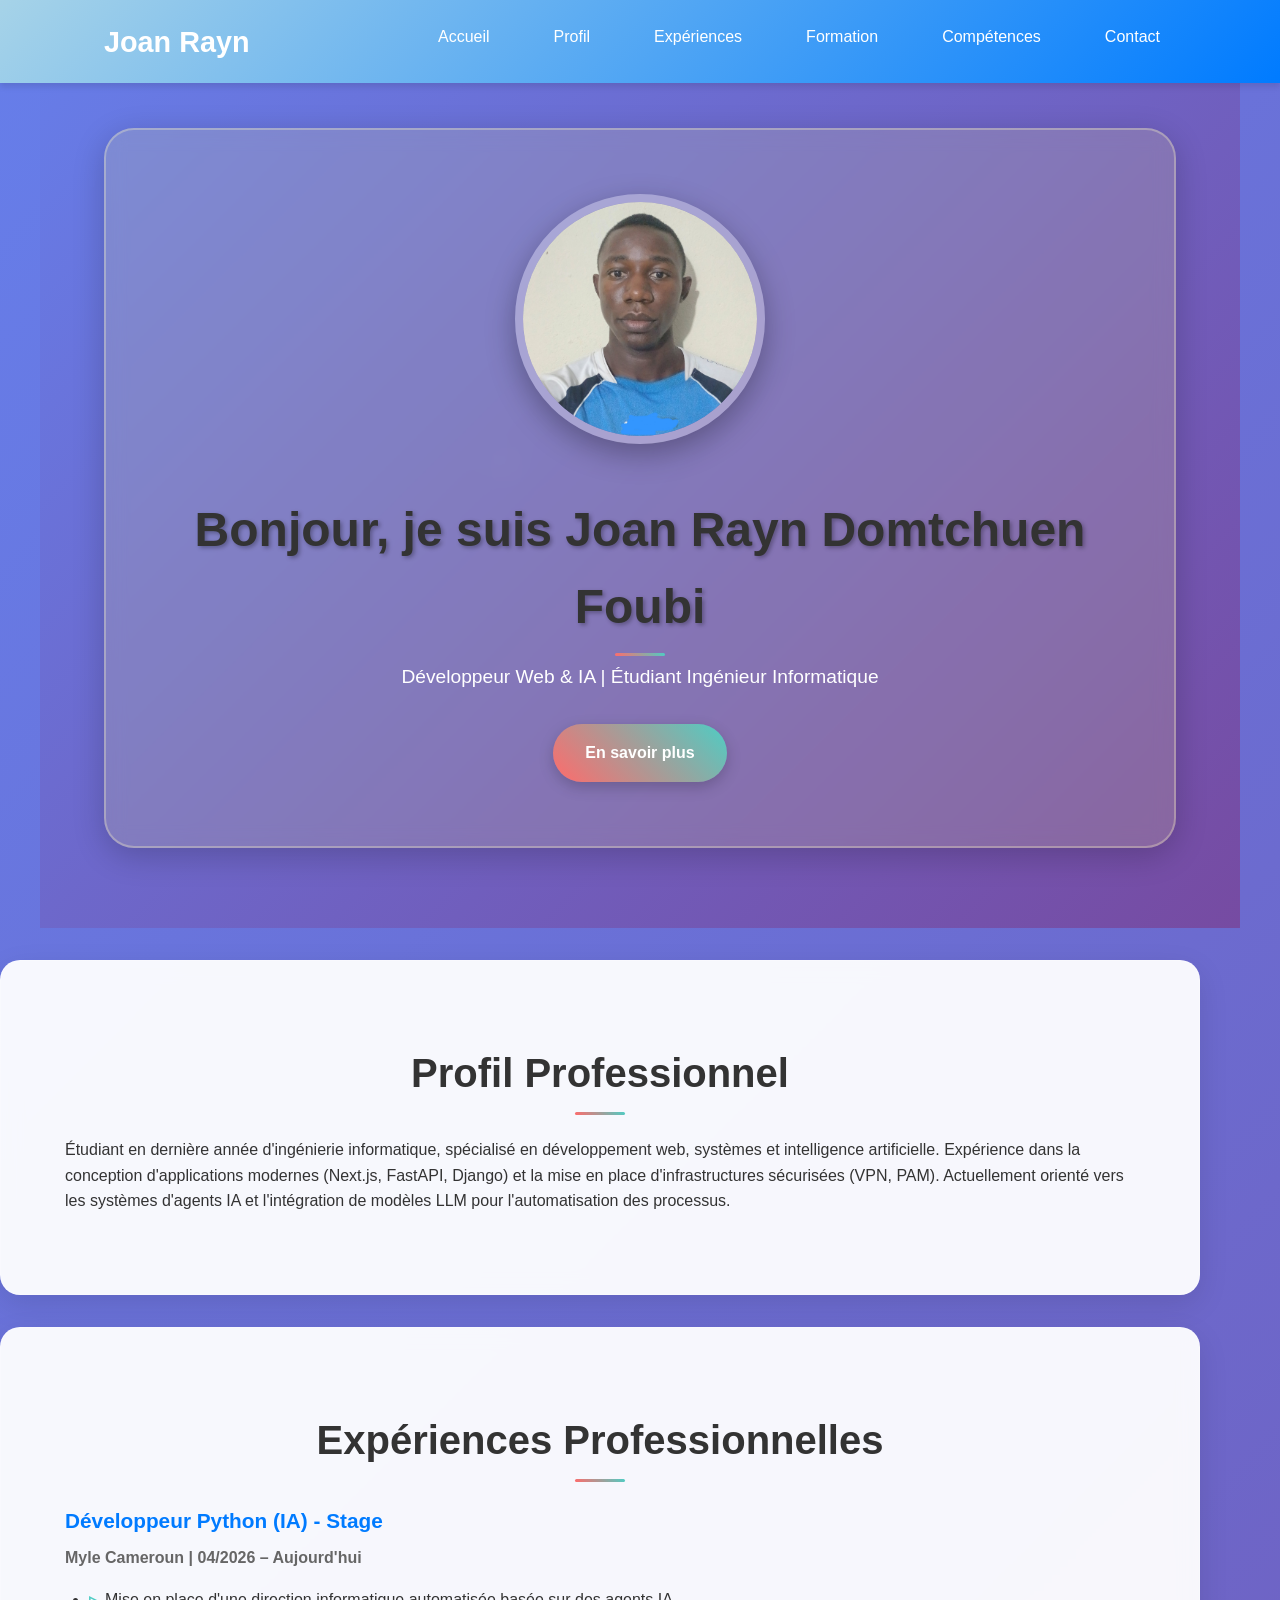
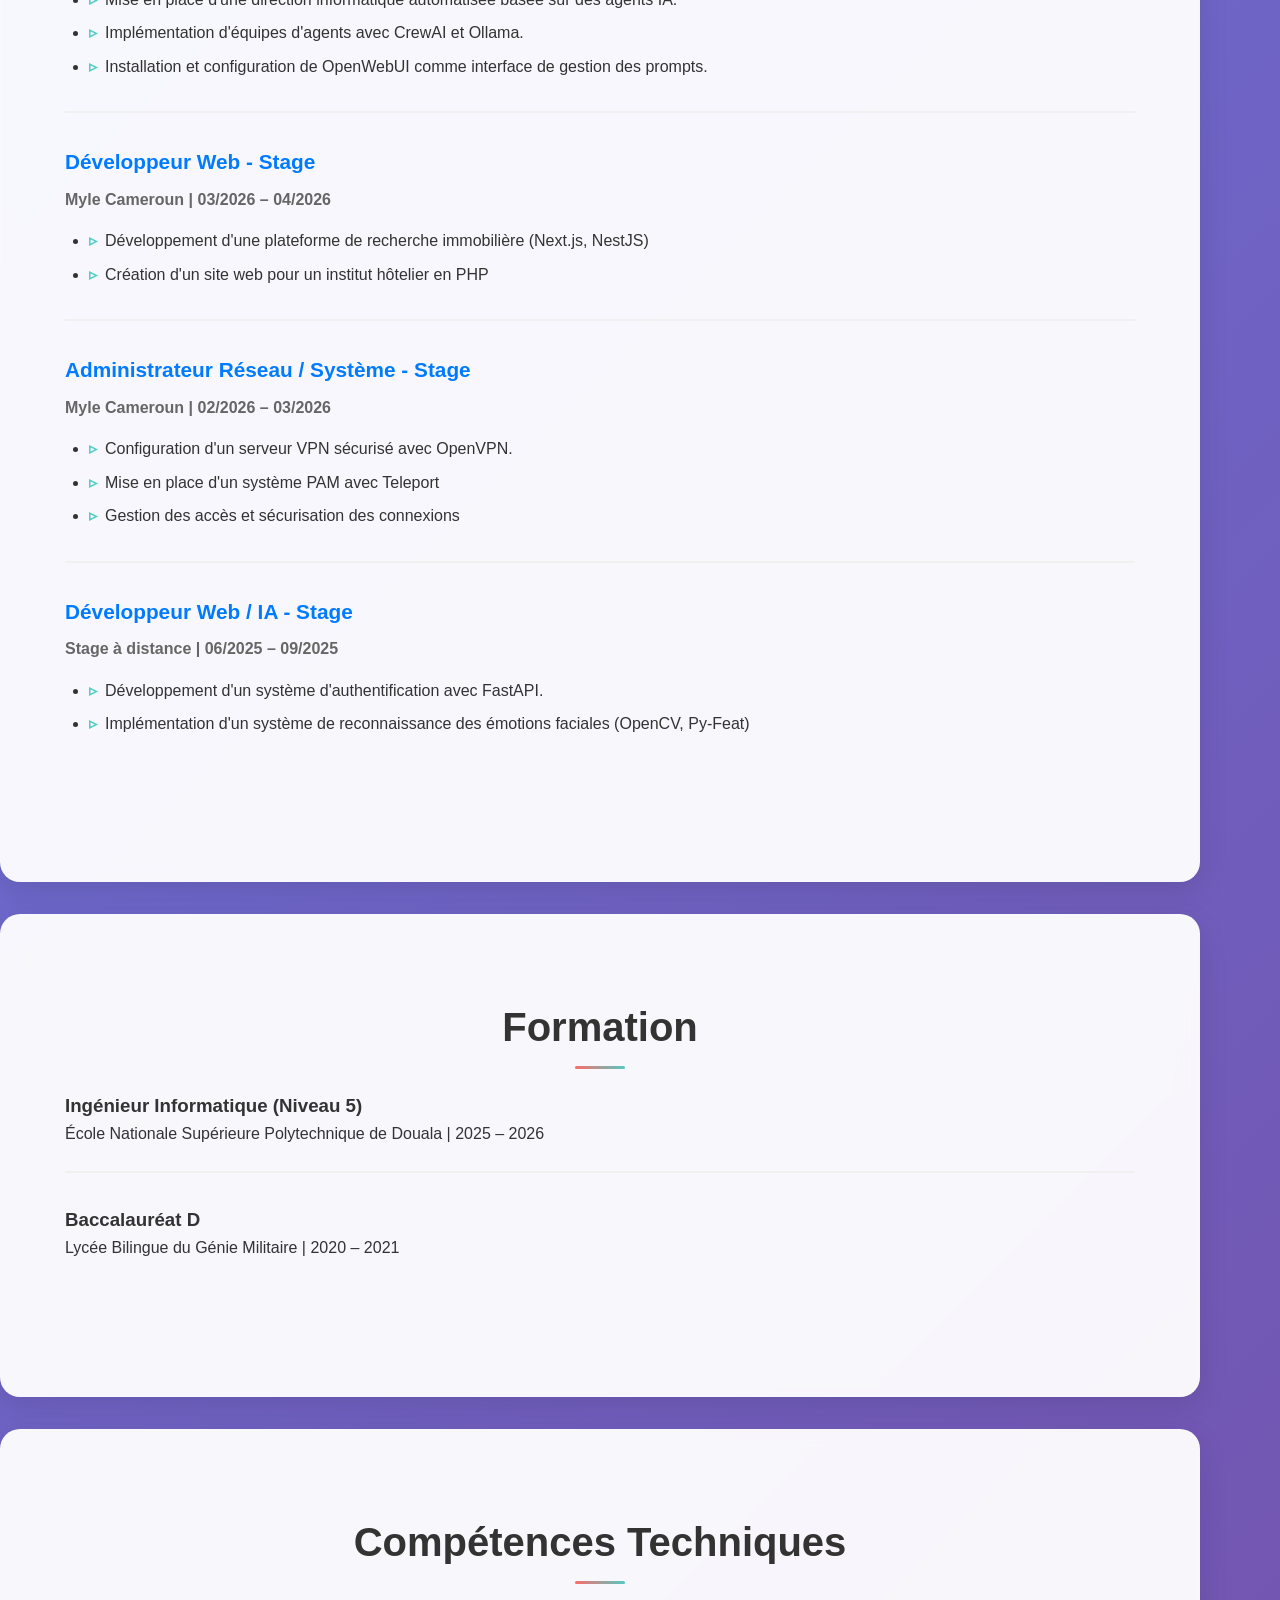
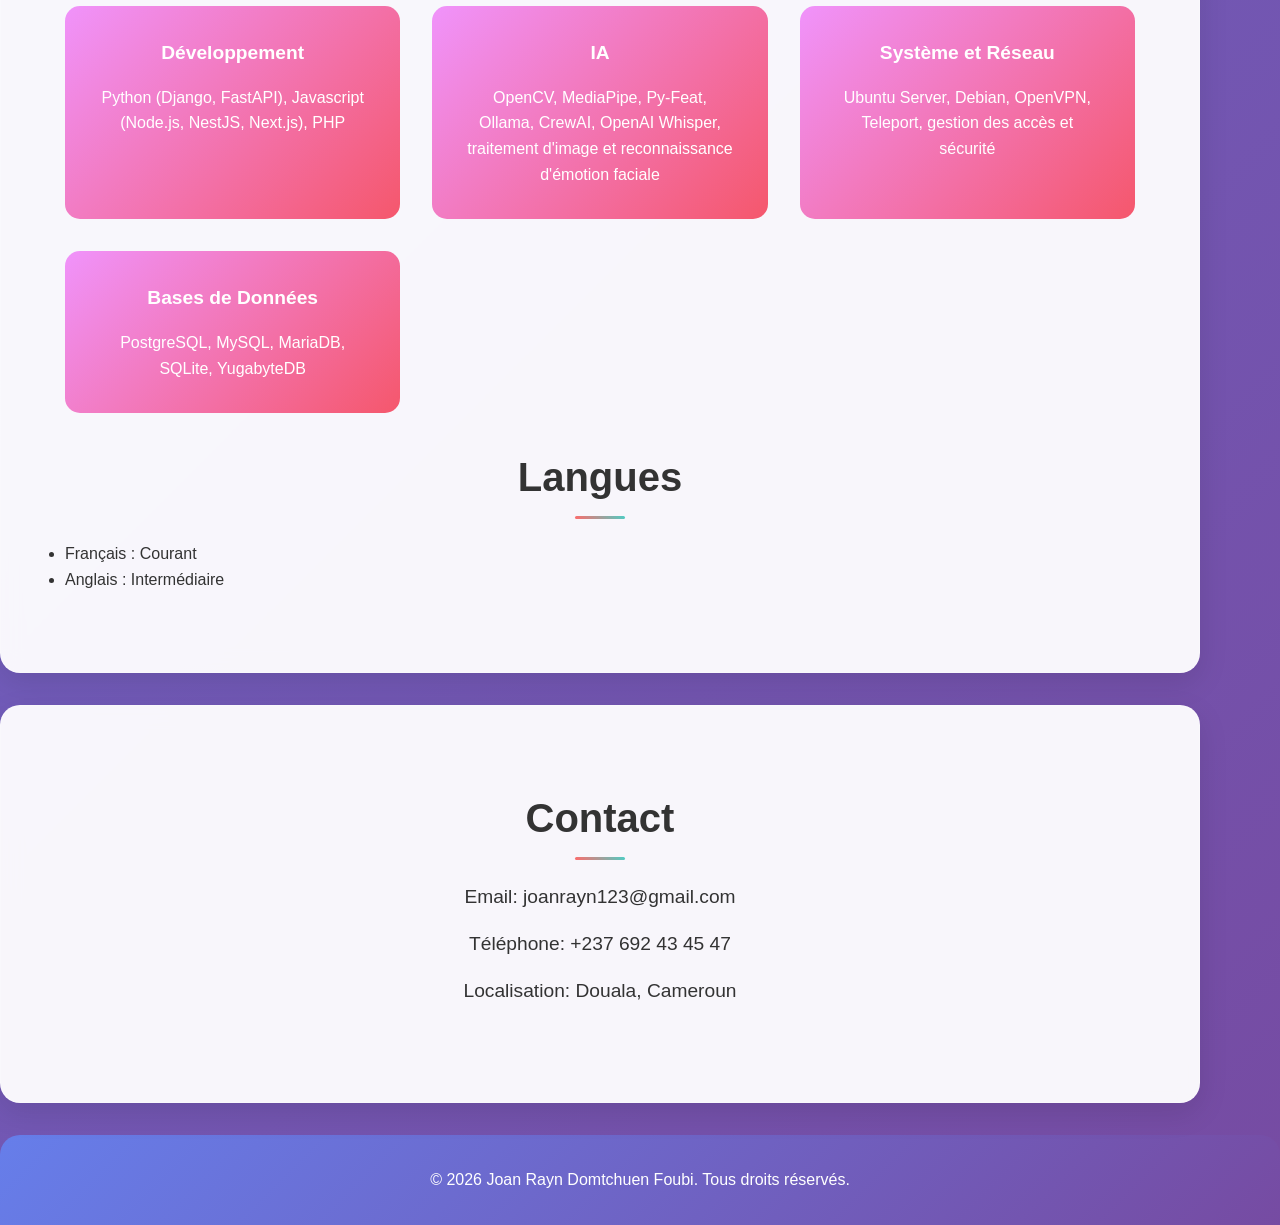
==== index.html @ 72cd383a "first commit" ====
<!DOCTYPE html>
<html lang="fr">
<head>
    <meta charset="UTF-8">
    <meta name="viewport" content="width=device-width, initial-scale=1.0">
    <link rel="stylesheet" href="style.css">
    <title>Portfolio de Joan Rayn Domtchuen Foubi</title>
</head>
<body>
    <header>
        <nav class="nav">
            <div class="logo"><h1>Joan Rayn</h1></div>
            <ul class="navlist">
                <li class="navtool"><a href="#accueil">Accueil</a></li>
                <li class="navtool"><a href="#profil">Profil</a></li>
                <li class="navtool"><a href="#experiences">Expériences</a></li>
                <li class="navtool"><a href="#formation">Formation</a></li>
                <li class="navtool"><a href="#competences">Compétences</a></li>
                <li class="navtool"><a href="#contact">Contact</a></li>
            </ul>
            <div class="menu-toggle" id="menu-toggle">☰</div>
        </nav>
    </header>

    <section id="accueil" class="hero">
        <div class="hero-content">
            <img src="image_profile.jpg" alt="Photo de profil de Joan Rayn" class="profile-img">
            <div class="hero-text">
                <h2 class="editable" id="hero-title">Bonjour, je suis Joan Rayn Domtchuen Foubi</h2>
                <p class="editable" id="hero-subtitle">Développeur Web & IA | Étudiant Ingénieur Informatique</p>
                <a href="#profil" class="btn">En savoir plus</a>
            </div>
        </div>
    </section>

    <section id="profil" class="about">
        <h2>Profil Professionnel</h2>
        <p class="editable" id="about-text">Étudiant en dernière année d'ingénierie informatique, spécialisé en développement web, systèmes et intelligence artificielle. Expérience dans la conception d'applications modernes (Next.js, FastAPI, Django) et la mise en place d'infrastructures sécurisées (VPN, PAM). Actuellement orienté vers les systèmes d'agents IA et l'intégration de modèles LLM pour l'automatisation des processus.</p>
    </section>

    <section id="experiences" class="experiences">
        <h2>Expériences Professionnelles</h2>
        <div class="experience-item">
            <h3 class="editable" id="exp1-title">Développeur Python (IA) - Stage</h3>
            <p class="editable" id="exp1-company"><strong>Myle Cameroun</strong> | 04/2026 – Aujourd'hui</p>
            <ul>
                <li class="editable" id="exp1-desc1">Mise en place d'une direction informatique automatisée basée sur des agents IA.</li>
                <li class="editable" id="exp1-desc2">Implémentation d'équipes d'agents avec CrewAI et Ollama.</li>
                <li class="editable" id="exp1-desc3">Installation et configuration de OpenWebUI comme interface de gestion des prompts.</li>
            </ul>
        </div>
        <div class="experience-item">
            <h3 class="editable" id="exp2-title">Développeur Web - Stage</h3>
            <p class="editable" id="exp2-company"><strong>Myle Cameroun</strong> | 03/2026 – 04/2026</p>
            <ul>
                <li class="editable" id="exp2-desc1">Développement d'une plateforme de recherche immobilière (Next.js, NestJS)</li>
                <li class="editable" id="exp2-desc2">Création d'un site web pour un institut hôtelier en PHP</li>
            </ul>
        </div>
        <div class="experience-item">
            <h3 class="editable" id="exp3-title">Administrateur Réseau / Système - Stage</h3>
            <p class="editable" id="exp3-company"><strong>Myle Cameroun</strong> | 02/2026 – 03/2026</p>
            <ul>
                <li class="editable" id="exp3-desc1">Configuration d'un serveur VPN sécurisé avec OpenVPN.</li>
                <li class="editable" id="exp3-desc2">Mise en place d'un système PAM avec Teleport</li>
                <li class="editable" id="exp3-desc3">Gestion des accès et sécurisation des connexions</li>
            </ul>
        </div>
        <div class="experience-item">
            <h3 class="editable" id="exp4-title">Développeur Web / IA - Stage</h3>
            <p class="editable" id="exp4-company"><strong>Stage à distance</strong> | 06/2025 – 09/2025</p>
            <ul>
                <li class="editable" id="exp4-desc1">Développement d'un système d'authentification avec FastAPI.</li>
                <li class="editable" id="exp4-desc2">Implémentation d'un système de reconnaissance des émotions faciales (OpenCV, Py-Feat)</li>
            </ul>
        </div>
    </section>

    <section id="formation" class="education">
        <h2>Formation</h2>
        <div class="education-item">
            <h3 class="editable" id="edu1-title">Ingénieur Informatique (Niveau 5)</h3>
            <p class="editable" id="edu1-school">École Nationale Supérieure Polytechnique de Douala | 2025 – 2026</p>
        </div>
        <div class="education-item">
            <h3 class="editable" id="edu2-title">Baccalauréat D</h3>
            <p class="editable" id="edu2-school">Lycée Bilingue du Génie Militaire | 2020 – 2021</p>
        </div>
    </section>

    <section id="competences" class="skills">
        <h2>Compétences Techniques</h2>
        <div class="skills-list">
            <div class="skill-category">
                <h3>Développement</h3>
                <p class="editable" id="skill-dev">Python (Django, FastAPI), Javascript (Node.js, NestJS, Next.js), PHP</p>
            </div>
            <div class="skill-category">
                <h3>IA</h3>
                <p class="editable" id="skill-ai">OpenCV, MediaPipe, Py-Feat, Ollama, CrewAI, OpenAI Whisper, traitement d'image et reconnaissance d'émotion faciale</p>
            </div>
            <div class="skill-category">
                <h3>Système et Réseau</h3>
                <p class="editable" id="skill-sys">Ubuntu Server, Debian, OpenVPN, Teleport, gestion des accès et sécurité</p>
            </div>
            <div class="skill-category">
                <h3>Bases de Données</h3>
                <p class="editable" id="skill-db">PostgreSQL, MySQL, MariaDB, SQLite, YugabyteDB</p>
            </div>
        </div>
        <h2>Langues</h2>
        <ul>
            <li class="editable" id="lang-fr">Français : Courant</li>
            <li class="editable" id="lang-en">Anglais : Intermédiaire</li>
        </ul>
    </section>

    <section id="contact" class="contact">
        <h2>Contact</h2>
        <p class="editable" id="contact-email">Email: joanrayn123@gmail.com</p>
        <p class="editable" id="contact-phone">Téléphone: +237 692 43 45 47</p>
        <p class="editable" id="contact-location">Localisation: Douala, Cameroun</p>
    </section>

    <footer>
        <p>&copy; 2026 Joan Rayn Domtchuen Foubi. Tous droits réservés.</p>
    </footer>

    <script src="data.js"></script>
    <script src="script.js"></script>
</body>
</html>
---- style.css ----
* {
    margin: 0;
    padding: 0;
    box-sizing: border-box;
}

body {
    font-family: 'Segoe UI', Tahoma, Geneva, Verdana, sans-serif;
    line-height: 1.6;
    color: #333;
    background: linear-gradient(135deg, #667eea 0%, #764ba2 100%);
    min-height: 100vh;
    overflow-x: hidden;
}

header {
    position: fixed;
    top: 0;
    width: 100%;
    background: linear-gradient(135deg, #a6d3e8 0%, #007bff 100%);
    z-index: 1000;
    box-shadow: 0 4px 6px rgba(0,0,0,0.1);
    backdrop-filter: blur(10px);
}

.nav {
    display: flex;
    justify-content: space-between;
    align-items: center;
    padding: 1rem 5%;
    max-width: 1200px;
    margin: 0 auto;
}

.logo h1 {
    color: #fff;
    font-size: 1.8rem;
    font-weight: 700;
}

.navlist {
    display: flex;
    list-style: none;
}

.navtool {
    margin-left: 2rem;
}

.navtool a {
    color: #fff;
    text-decoration: none;
    font-weight: 500;
    transition: all 0.3s ease;
    padding: 0.5rem 1rem;
    border-radius: 25px;
    position: relative;
    overflow: hidden;
    display: inline-block;
    border-bottom: 2px solid transparent;
}

.navtool a::before {
    content: '';
    position: absolute;
    top: 0;
    left: -100%;
    width: 100%;
    height: 100%;
    background: rgba(255,255,255,0.15);
    transition: left 0.3s ease;
    z-index: -1;
}

.navtool a:hover {
    border-bottom-color: #fff;
    background: rgba(255,255,255,0.1);
    text-shadow: 0 0 10px rgba(255,255,255,0.5);
}

.navtool a:hover::before {
    left: 0;
}

.menu-toggle {
    display: none;
    font-size: 1.5rem;
    cursor: pointer;
}

section {
    padding: 5rem 5%;
    max-width: 1200px;
    margin: 0 auto;
}

.hero {
    background: linear-gradient(135deg, #667eea 0%, #764ba2 100%);
    color: white;
    text-align: center;
    padding: 8rem 5% 5rem;
    min-height: 100vh;
    display: flex;
    align-items: center;
    position: relative;
    overflow: hidden;
}

.hero::before {
    content: '';
    position: absolute;
    top: 0;
    left: 0;
    right: 0;
    bottom: 0;
    background: url('data:image/svg+xml,<svg xmlns="http://www.w3.org/2000/svg" viewBox="0 0 100 100"><circle cx="50" cy="50" r="2" fill="rgba(255,255,255,0.1)"/></svg>') repeat;
    opacity: 0.1;
}

.hero-content {
    display: flex;
    align-items: center;
    justify-content: center;
    flex-wrap: wrap;
    gap: 3rem;
    position: relative;
    z-index: 1;
    background: rgba(255, 240, 130, 0.15);
    border-radius: 30px;
    padding: 4rem;
    backdrop-filter: blur(10px);
    border: 2px solid rgba(255, 250, 200, 0.3);
    box-shadow: 0 8px 32px rgba(0, 0, 0, 0.2);
}

.profile-img {
    width: 250px;
    height: 250px;
    border-radius: 50%;
    object-fit: cover;
    border: 8px solid rgba(255,255,255,0.3);
    box-shadow: 0 10px 30px rgba(0,0,0,0.3);
    transition: transform 0.3s ease, box-shadow 0.3s ease;
    position: relative;
}

.profile-img::before {
    content: '';
    position: absolute;
    top: -10px;
    left: -10px;
    right: -10px;
    bottom: -10px;
    border-radius: 50%;
    background: linear-gradient(45deg, #ff6b6b, #4ecdc4, #45b7d1, #96ceb4);
    z-index: -1;
    animation: rotate 3s linear infinite;
}

@keyframes rotate {
    0% { transform: rotate(0deg); }
    100% { transform: rotate(360deg); }
}

.profile-img:hover {
    transform: scale(1.05);
    box-shadow: 0 15px 40px rgba(0,0,0,0.4);
}

.hero-text h2 {
    font-size: 3rem;
    margin-bottom: 1rem;
    font-weight: 700;
    text-shadow: 2px 2px 4px rgba(0,0,0,0.3);
}

.hero-text p {
    font-size: 1.2rem;
    margin-bottom: 2rem;
}

.btn {
    display: inline-block;
    background: linear-gradient(45deg, #ff6b6b, #4ecdc4);
    color: white;
    padding: 1rem 2rem;
    text-decoration: none;
    border-radius: 50px;
    transition: all 0.3s ease;
    font-weight: 600;
    box-shadow: 0 5px 15px rgba(0,0,0,0.2);
}

.btn:hover {
    transform: translateY(-3px);
    box-shadow: 0 8px 25px rgba(0,0,0,0.3);
}

.about, .experiences, .education, .skills, .contact {
    background: rgba(255, 255, 255, 0.95);
    margin: 2rem 0;
    border-radius: 20px;
    box-shadow: 0 10px 30px rgba(0,0,0,0.1);
    backdrop-filter: blur(10px);
    border: 1px solid rgba(255,255,255,0.2);
    transition: transform 0.3s ease, box-shadow 0.3s ease;
}

.about:hover, .experiences:hover, .education:hover, .skills:hover, .contact:hover {
    transform: translateY(-5px);
    box-shadow: 0 15px 40px rgba(0,0,0,0.15);
}

h2 {
    color: #333;
    margin-bottom: 2rem;
    text-align: center;
    font-size: 2.5rem;
    font-weight: 700;
    position: relative;
}

h2::after {
    content: '';
    position: absolute;
    bottom: -10px;
    left: 50%;
    transform: translateX(-50%);
    width: 50px;
    height: 3px;
    background: linear-gradient(45deg, #ff6b6b, #4ecdc4);
    border-radius: 2px;
}

.experience-item, .education-item {
    margin-bottom: 2rem;
    padding-bottom: 1.5rem;
    border-bottom: 2px solid #f0f0f0;
    transition: all 0.3s ease;
}

.experience-item:hover, .education-item:hover {
    background: rgba(102, 126, 234, 0.05);
    padding-left: 1rem;
    border-radius: 10px;
}

.experience-item:last-child, .education-item:last-child {
    border-bottom: none;
}

.experience-item h3 {
    color: #007bff;
    margin-bottom: 0.5rem;
    font-size: 1.3rem;
}

.experience-item p {
    font-weight: bold;
    margin-bottom: 1rem;
    color: #666;
}

.experience-item ul {
    margin-left: 1.5rem;
}

.experience-item li {
    margin-bottom: 0.5rem;
    position: relative;
    padding-left: 1rem;
}

.experience-item li::before {
    content: '▹';
    position: absolute;
    left: 0;
    color: #4ecdc4;
    font-weight: bold;
}

.skills-list {
    display: grid;
    grid-template-columns: repeat(auto-fit, minmax(280px, 1fr));
    gap: 2rem;
    margin-bottom: 2rem;
}

.skill-category {
    background: linear-gradient(135deg, #f093fb 0%, #f5576c 100%);
    color: white;
    padding: 2rem;
    border-radius: 15px;
    text-align: center;
    transition: transform 0.3s ease;
}

.skill-category:hover {
    transform: translateY(-5px);
}

.skill-category h3 {
    margin-bottom: 1rem;
    font-size: 1.2rem;
}

.contact p {
    margin-bottom: 1rem;
    font-size: 1.2rem;
    text-align: center;
}

footer {
    background: linear-gradient(135deg, #667eea 0%, #764ba2 100%);
    color: white;
    text-align: center;
    padding: 2rem;
    margin-top: 2rem;
    border-radius: 20px 20px 0 0;
}

/* Responsive */
@media (max-width: 768px) {
    .navlist {
        display: none;
        position: absolute;
        top: 100%;
        left: 0;
        width: 100%;
        background: linear-gradient(135deg, #a6d3e8 0%, #007bff 100%);
        flex-direction: column;
        padding: 1rem 0;
        box-shadow: 0 5px 10px rgba(0,0,0,0.1);
    }

    .navlist.active {
        display: flex;
    }

    .navtool {
        margin: 0;
        text-align: center;
    }

    .menu-toggle {
        display: block;
    }

    .hero-content {
        flex-direction: column;
        text-align: center;
    }

    .hero-text h2 {
        font-size: 2rem;
    }

    section {
        padding: 3rem 2%;
    }

    .profile-img {
        width: 200px;
        height: 200px;
    }

    .skills-list {
        grid-template-columns: 1fr;
    }
}
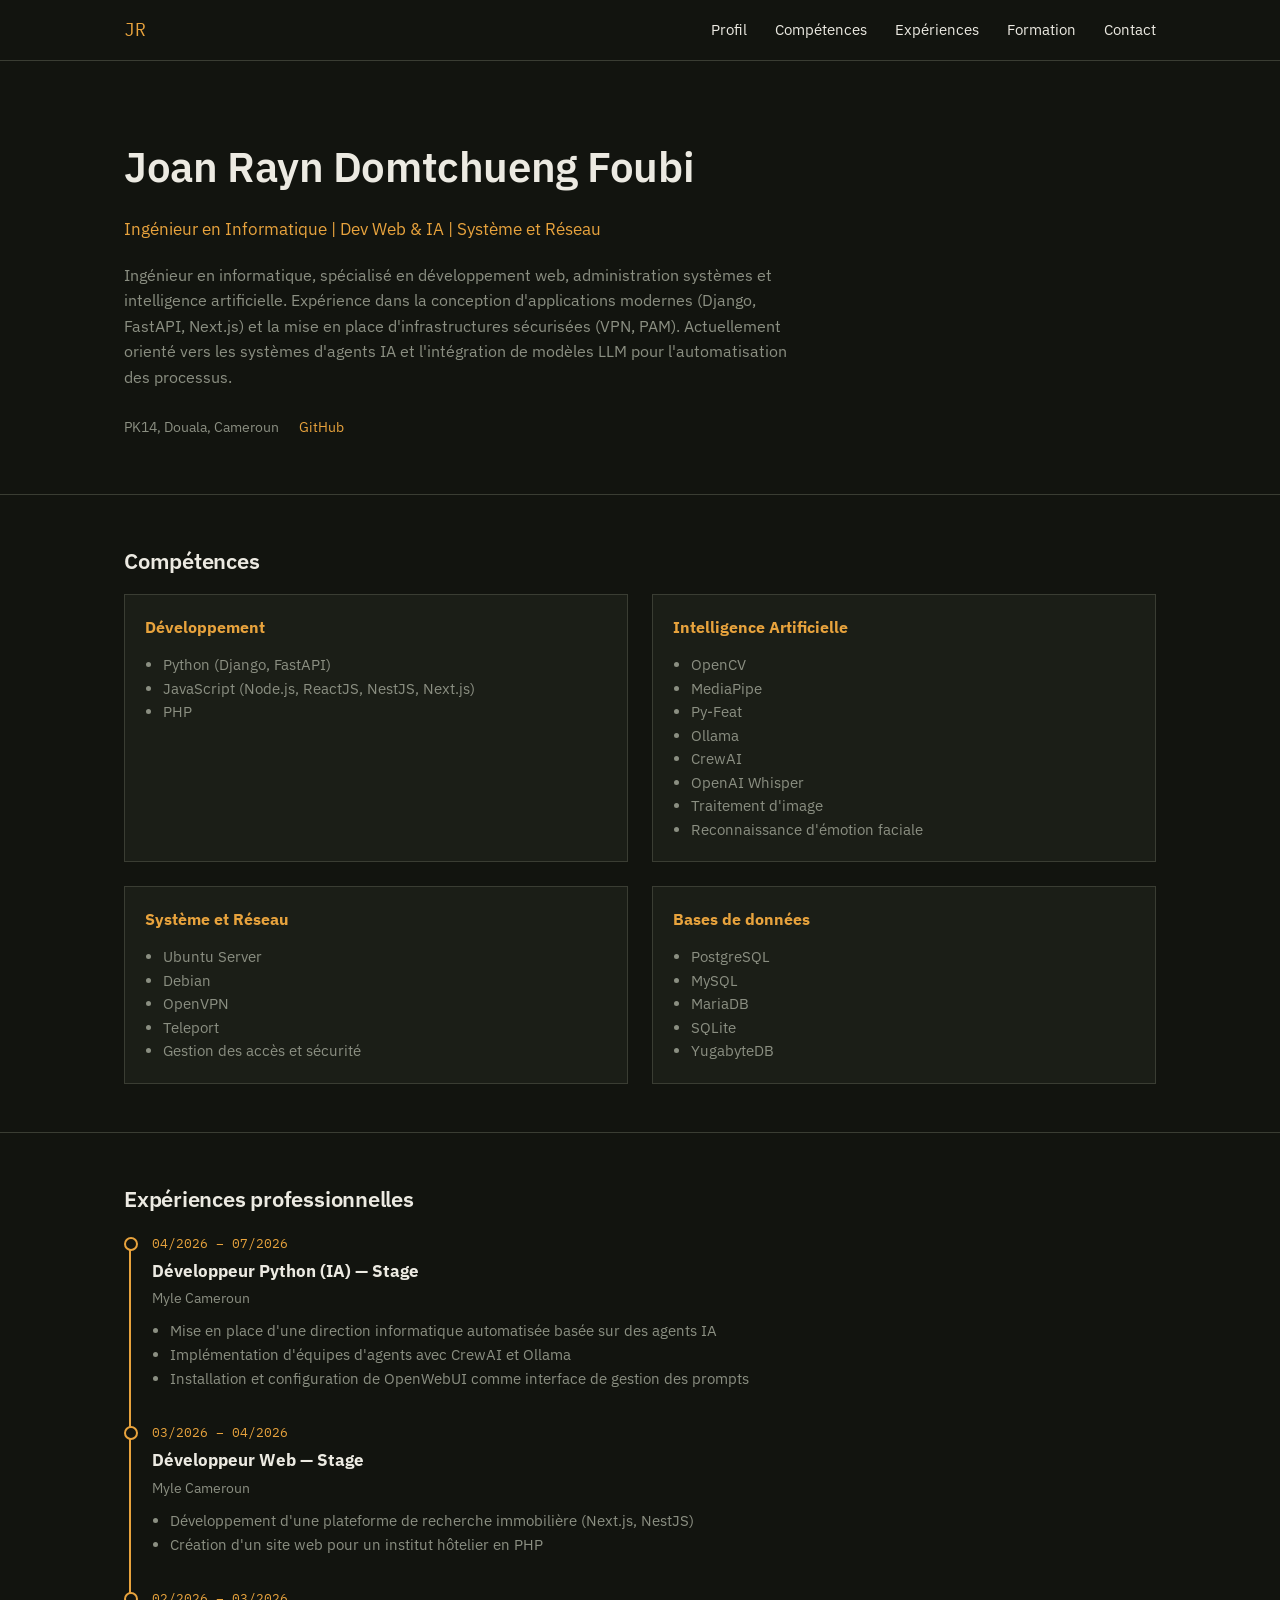
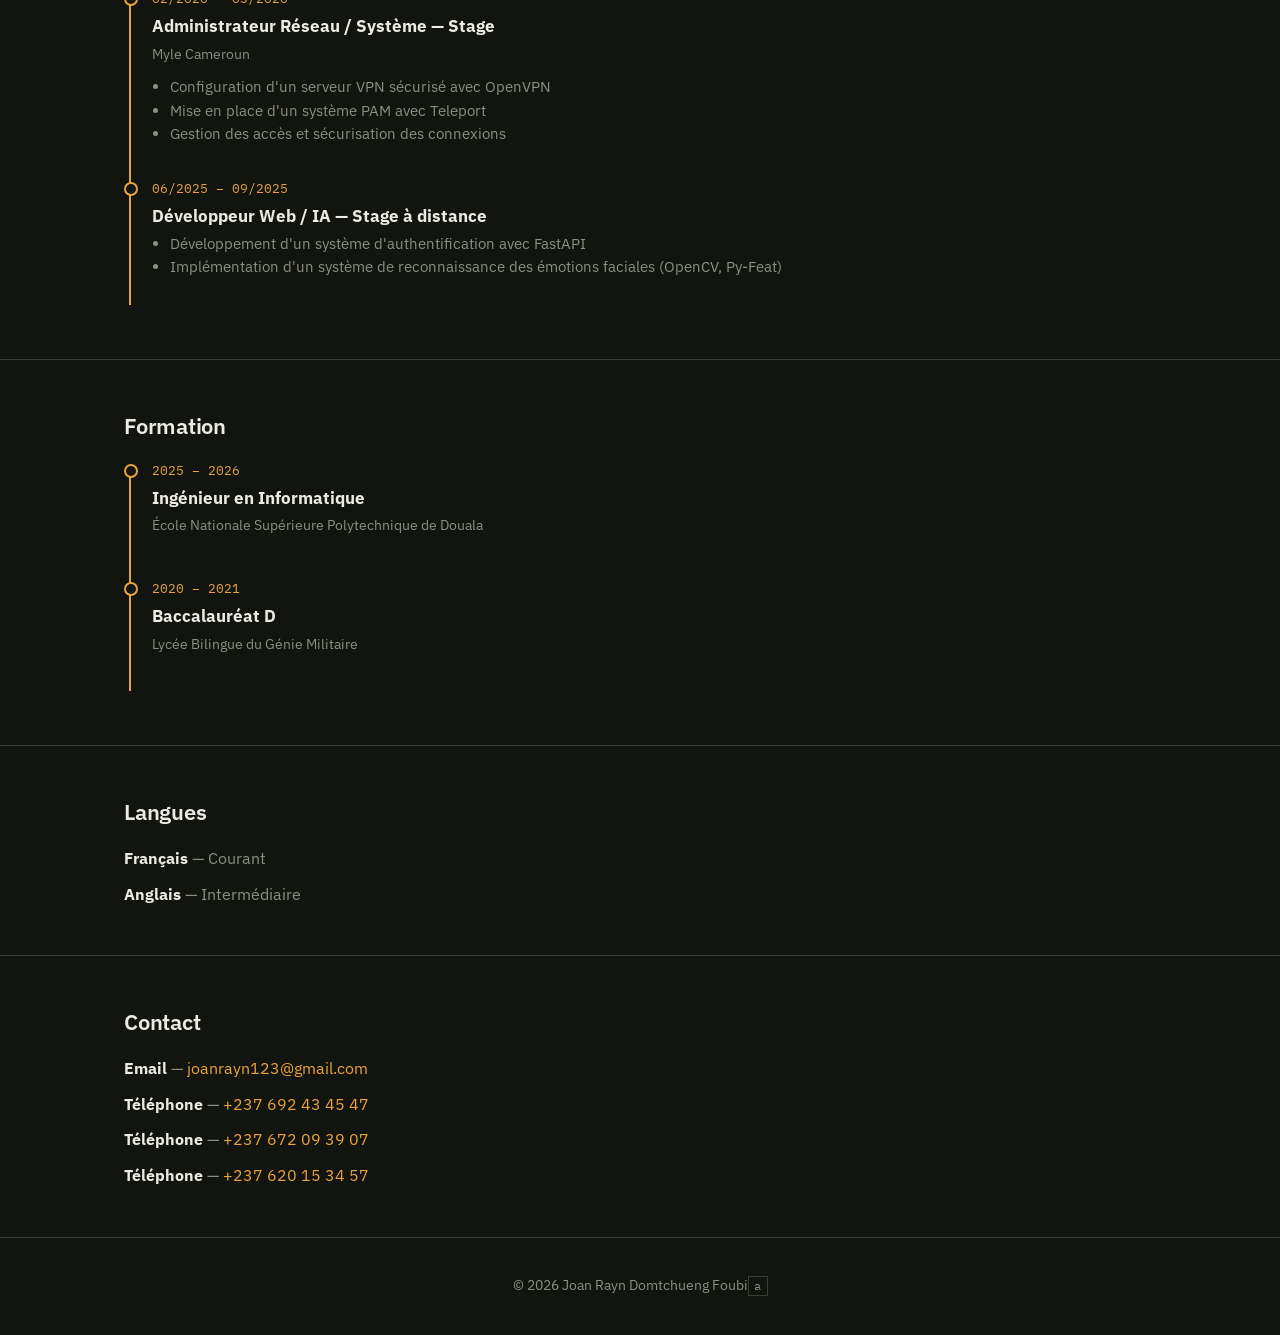
==== commit 153b9f1c: "porfolio v1.2" ====
--- a/index.html
+++ b/index.html
@@ -1,132 +1,101 @@
 <!DOCTYPE html>
 <html lang="fr">
 <head>
-    <meta charset="UTF-8">
-    <meta name="viewport" content="width=device-width, initial-scale=1.0">
-    <link rel="stylesheet" href="style.css">
-    <title>Portfolio de Joan Rayn Domtchuen Foubi</title>
+  <meta charset="UTF-8">
+  <meta name="viewport" content="width=device-width, initial-scale=1.0">
+  <title>Joan Rayn Domtchueng Foubi — Portfolio</title>
+  <link rel="stylesheet" href="css/main.css">
+  <link rel="preconnect" href="https://fonts.googleapis.com">
+  <link rel="preconnect" href="https://fonts.gstatic.com" crossorigin>
+  <link href="https://fonts.googleapis.com/css2?family=IBM+Plex+Mono:wght@400;500&family=IBM+Plex+Sans:wght@400;500;600&display=swap" rel="stylesheet">
+  <link rel="stylesheet" href="css/main.css">
 </head>
 <body>
-    <header>
-        <nav class="nav">
-            <div class="logo"><h1>Joan Rayn</h1></div>
-            <ul class="navlist">
-                <li class="navtool"><a href="#accueil">Accueil</a></li>
-                <li class="navtool"><a href="#profil">Profil</a></li>
-                <li class="navtool"><a href="#experiences">Expériences</a></li>
-                <li class="navtool"><a href="#formation">Formation</a></li>
-                <li class="navtool"><a href="#competences">Compétences</a></li>
-                <li class="navtool"><a href="#contact">Contact</a></li>
-            </ul>
-            <div class="menu-toggle" id="menu-toggle">☰</div>
-        </nav>
-    </header>
 
-    <section id="accueil" class="hero">
-        <div class="hero-content">
-            <img src="image_profile.jpg" alt="Photo de profil de Joan Rayn" class="profile-img">
-            <div class="hero-text">
-                <h2 class="editable" id="hero-title">Bonjour, je suis Joan Rayn Domtchuen Foubi</h2>
-                <p class="editable" id="hero-subtitle">Développeur Web & IA | Étudiant Ingénieur Informatique</p>
-                <a href="#profil" class="btn">En savoir plus</a>
-            </div>
+  <header class="site-header">
+    <div class="container header-inner">
+      <span class="logo">JR</span>
+      <nav class="main-nav">
+        <ul>
+          <li><a href="#profil">Profil</a></li>
+          <li><a href="#competences">Compétences</a></li>
+          <li><a href="#experiences">Expériences</a></li>
+          <li><a href="#formations">Formation</a></li>
+          <li><a href="#contact">Contact</a></li>
+        </ul>
+      </nav>
+      <button class="nav-toggle" aria-label="Ouvrir le menu">☰</button>
+    </div>
+  </header>
+
+  <main>
+
+    <section id="profil" class="hero">
+      <div class="container">
+        <h1 id="profil-nom"></h1>
+        <p id="profil-titre" class="subtitle"></p>
+        <p id="profil-resume" class="resume"></p>
+        <div class="contact-quick">
+          <span id="profil-localisation"></span>
+          <a id="profil-github" href="#" target="_blank">GitHub</a>
         </div>
+      </div>
     </section>
 
-    <section id="profil" class="about">
-        <h2>Profil Professionnel</h2>
-        <p class="editable" id="about-text">Étudiant en dernière année d'ingénierie informatique, spécialisé en développement web, systèmes et intelligence artificielle. Expérience dans la conception d'applications modernes (Next.js, FastAPI, Django) et la mise en place d'infrastructures sécurisées (VPN, PAM). Actuellement orienté vers les systèmes d'agents IA et l'intégration de modèles LLM pour l'automatisation des processus.</p>
+    <section id="competences" class="section">
+      <div class="container">
+        <h2>Compétences</h2>
+        <div id="competences-list" class="competences-grid">
+          <!-- généré dynamiquement : une carte par catégorie -->
+        </div>
+      </div>
     </section>
 
-    <section id="experiences" class="experiences">
-        <h2>Expériences Professionnelles</h2>
-        <div class="experience-item">
-            <h3 class="editable" id="exp1-title">Développeur Python (IA) - Stage</h3>
-            <p class="editable" id="exp1-company"><strong>Myle Cameroun</strong> | 04/2026 – Aujourd'hui</p>
-            <ul>
-                <li class="editable" id="exp1-desc1">Mise en place d'une direction informatique automatisée basée sur des agents IA.</li>
-                <li class="editable" id="exp1-desc2">Implémentation d'équipes d'agents avec CrewAI et Ollama.</li>
-                <li class="editable" id="exp1-desc3">Installation et configuration de OpenWebUI comme interface de gestion des prompts.</li>
-            </ul>
+    <section id="experiences" class="section">
+      <div class="container">
+        <h2>Expériences professionnelles</h2>
+        <div id="experiences-list" class="timeline">
+          <!-- généré dynamiquement : une entrée par expérience -->
         </div>
-        <div class="experience-item">
-            <h3 class="editable" id="exp2-title">Développeur Web - Stage</h3>
-            <p class="editable" id="exp2-company"><strong>Myle Cameroun</strong> | 03/2026 – 04/2026</p>
-            <ul>
-                <li class="editable" id="exp2-desc1">Développement d'une plateforme de recherche immobilière (Next.js, NestJS)</li>
-                <li class="editable" id="exp2-desc2">Création d'un site web pour un institut hôtelier en PHP</li>
-            </ul>
-        </div>
-        <div class="experience-item">
-            <h3 class="editable" id="exp3-title">Administrateur Réseau / Système - Stage</h3>
-            <p class="editable" id="exp3-company"><strong>Myle Cameroun</strong> | 02/2026 – 03/2026</p>
-            <ul>
-                <li class="editable" id="exp3-desc1">Configuration d'un serveur VPN sécurisé avec OpenVPN.</li>
-                <li class="editable" id="exp3-desc2">Mise en place d'un système PAM avec Teleport</li>
-                <li class="editable" id="exp3-desc3">Gestion des accès et sécurisation des connexions</li>
-            </ul>
-        </div>
-        <div class="experience-item">
-            <h3 class="editable" id="exp4-title">Développeur Web / IA - Stage</h3>
-            <p class="editable" id="exp4-company"><strong>Stage à distance</strong> | 06/2025 – 09/2025</p>
-            <ul>
-                <li class="editable" id="exp4-desc1">Développement d'un système d'authentification avec FastAPI.</li>
-                <li class="editable" id="exp4-desc2">Implémentation d'un système de reconnaissance des émotions faciales (OpenCV, Py-Feat)</li>
-            </ul>
-        </div>
+      </div>
     </section>
 
-    <section id="formation" class="education">
+    <section id="formations" class="section">
+      <div class="container">
         <h2>Formation</h2>
-        <div class="education-item">
-            <h3 class="editable" id="edu1-title">Ingénieur Informatique (Niveau 5)</h3>
-            <p class="editable" id="edu1-school">École Nationale Supérieure Polytechnique de Douala | 2025 – 2026</p>
+        <div id="formations-list" class="timeline">
+          <!-- généré dynamiquement -->
         </div>
-        <div class="education-item">
-            <h3 class="editable" id="edu2-title">Baccalauréat D</h3>
-            <p class="editable" id="edu2-school">Lycée Bilingue du Génie Militaire | 2020 – 2021</p>
-        </div>
+      </div>
     </section>
 
-    <section id="competences" class="skills">
-        <h2>Compétences Techniques</h2>
-        <div class="skills-list">
-            <div class="skill-category">
-                <h3>Développement</h3>
-                <p class="editable" id="skill-dev">Python (Django, FastAPI), Javascript (Node.js, NestJS, Next.js), PHP</p>
-            </div>
-            <div class="skill-category">
-                <h3>IA</h3>
-                <p class="editable" id="skill-ai">OpenCV, MediaPipe, Py-Feat, Ollama, CrewAI, OpenAI Whisper, traitement d'image et reconnaissance d'émotion faciale</p>
-            </div>
-            <div class="skill-category">
-                <h3>Système et Réseau</h3>
-                <p class="editable" id="skill-sys">Ubuntu Server, Debian, OpenVPN, Teleport, gestion des accès et sécurité</p>
-            </div>
-            <div class="skill-category">
-                <h3>Bases de Données</h3>
-                <p class="editable" id="skill-db">PostgreSQL, MySQL, MariaDB, SQLite, YugabyteDB</p>
-            </div>
-        </div>
+    <section id="langues" class="section">
+      <div class="container">
         <h2>Langues</h2>
-        <ul>
-            <li class="editable" id="lang-fr">Français : Courant</li>
-            <li class="editable" id="lang-en">Anglais : Intermédiaire</li>
+        <ul id="langues-list" class="langues-list">
+          <!-- généré dynamiquement -->
         </ul>
+      </div>
     </section>
 
-    <section id="contact" class="contact">
+    <section id="contact" class="section contact-section">
+      <div class="container">
         <h2>Contact</h2>
-        <p class="editable" id="contact-email">Email: joanrayn123@gmail.com</p>
-        <p class="editable" id="contact-phone">Téléphone: +237 692 43 45 47</p>
-        <p class="editable" id="contact-location">Localisation: Douala, Cameroun</p>
+        <ul id="contact-list" class="contact-list">
+          <!-- email + téléphones générés dynamiquement -->
+        </ul>
+      </div>
     </section>
 
-    <footer>
-        <p>&copy; 2026 Joan Rayn Domtchuen Foubi. Tous droits réservés.</p>
-    </footer>
+  </main>
 
-    <script src="data.js"></script>
-    <script src="script.js"></script>
+  <footer class="site-footer">
+    <div class="container">
+      <p>&copy; <span id="annee-courante"></span> Joan Rayn Domtchueng Foubi<span id="admin-access" class="admin-access" role="link" tabindex="0" aria-label="Accès admin"> a</span></p>    
+    </div>
+  </footer>
+
+  <script src="js/storage.js"></script>
+  <script src="js/main.js"></script>
 </body>
 </html>
--- a/css/main.css
+++ b/css/main.css
@@ -0,0 +1,284 @@
+/* ===== Base ===== */
+:root {
+  --bg: #12140F;
+  --surface: #1B1E17;
+  --border: #3A3D33;
+  --text: #ECEAE2;
+  --text-muted: #8B8F82;
+  --accent: #E8A33D;
+  --font-sans: 'IBM Plex Sans', system-ui, sans-serif;
+  --font-mono: 'IBM Plex Mono', ui-monospace, monospace;
+  --max-width: 1080px;
+  --reading-width: 680px;
+}
+
+* { box-sizing: border-box; }
+
+html { scroll-behavior: smooth; }
+
+body {
+  margin: 0;
+  background: var(--bg);
+  color: var(--text);
+  font-family: var(--font-sans);
+  font-size: 16px;
+  line-height: 1.6;
+}
+
+.container {
+  max-width: var(--max-width);
+  margin: 0 auto;
+  padding: 0 24px;
+}
+
+a { color: var(--accent); text-decoration: none; }
+a:hover, a:focus-visible { text-decoration: underline; }
+a:focus-visible, button:focus-visible { outline: 2px solid var(--accent); outline-offset: 2px; }
+
+h1, h2 { font-weight: 600; margin: 0 0 16px; letter-spacing: -0.01em; }
+h1 { font-size: clamp(1.9rem, 4vw, 2.6rem); }
+h2 { font-size: 1.4rem; }
+
+@media (prefers-reduced-motion: reduce) {
+  html { scroll-behavior: auto; }
+  * { transition: none !important; animation: none !important; }
+}
+
+/* ===== Header ===== */
+.site-header {
+  border-bottom: 1px solid var(--border);
+  position: sticky;
+  top: 0;
+  background: var(--bg);
+  z-index: 10;
+}
+
+.header-inner {
+  display: flex;
+  align-items: center;
+  justify-content: space-between;
+  padding-top: 16px;
+  padding-bottom: 16px;
+}
+
+.logo {
+  font-family: var(--font-mono);
+  font-size: 1.1rem;
+  color: var(--accent);
+}
+
+.main-nav ul {
+  list-style: none;
+  display: flex;
+  gap: 28px;
+  margin: 0;
+  padding: 0;
+}
+
+.main-nav a {
+  color: var(--text);
+  font-size: 0.95rem;
+}
+
+.nav-toggle {
+  display: none;
+  background: none;
+  border: none;
+  color: var(--text);
+  font-size: 1.4rem;
+  cursor: pointer;
+}
+
+/* ===== Hero / Profil ===== */
+.hero {
+  padding: 72px 0 56px;
+}
+
+.hero .subtitle {
+  color: var(--accent);
+  font-size: 1.05rem;
+  margin: 0 0 20px;
+}
+
+.hero .resume {
+  max-width: var(--reading-width);
+  color: var(--text-muted);
+}
+
+.contact-quick {
+  display: flex;
+  gap: 20px;
+  margin-top: 24px;
+  font-size: 0.9rem;
+  color: var(--text-muted);
+}
+
+/* ===== Sections communes ===== */
+.section {
+  padding: 48px 0;
+  border-top: 1px solid var(--border);
+}
+
+/* ===== Compétences ===== */
+.competences-grid {
+  display: grid;
+  grid-template-columns: repeat(2, 1fr);
+  gap: 24px;
+}
+
+.competence-card {
+  background: var(--surface);
+  border: 1px solid var(--border);
+  padding: 20px;
+}
+
+.competence-card h3 {
+  margin: 0 0 12px;
+  font-size: 1rem;
+  color: var(--accent);
+}
+
+.competence-card ul {
+  margin: 0;
+  padding-left: 18px;
+  color: var(--text-muted);
+  font-size: 0.92rem;
+}
+
+/* ===== Timeline (Expériences / Formation) ===== */
+.timeline {
+  position: relative;
+  padding-left: 28px;
+}
+
+.timeline::before {
+  content: '';
+  position: absolute;
+  left: 5px;
+  top: 6px;
+  bottom: 6px;
+  width: 2px;
+  background: var(--accent);
+}
+
+.timeline-item {
+  position: relative;
+  padding-bottom: 32px;
+}
+
+.timeline-item::before {
+  content: '';
+  position: absolute;
+  left: -28px;
+  top: 4px;
+  width: 10px;
+  height: 10px;
+  border-radius: 50%;
+  background: var(--bg);
+  border: 2px solid var(--accent);
+}
+
+.timeline-item .periode {
+  font-family: var(--font-mono);
+  font-size: 0.82rem;
+  color: var(--accent);
+  display: block;
+  margin-bottom: 4px;
+}
+
+.timeline-item h3 {
+  margin: 0 0 2px;
+  font-size: 1.05rem;
+}
+
+.timeline-item .entreprise {
+  color: var(--text-muted);
+  font-size: 0.9rem;
+  margin: 0 0 10px;
+}
+
+.timeline-item ul {
+  margin: 0;
+  padding-left: 18px;
+  color: var(--text-muted);
+  font-size: 0.92rem;
+}
+
+/* ===== Langues / Contact ===== */
+.langues-list, .contact-list {
+  list-style: none;
+  padding: 0;
+  margin: 0;
+  display: flex;
+  flex-direction: column;
+  gap: 10px;
+  color: var(--text-muted);
+}
+
+.langues-list li strong,
+.contact-list li strong {
+  color: var(--text);
+}
+
+/* ===== Footer ===== */
+.site-footer {
+  border-top: 1px solid var(--border);
+  padding: 24px 0;
+  color: var(--text-muted);
+  font-size: 0.85rem;
+  display: flex;
+  justify-content: space-between;
+  align-items: center;
+}
+
+/* après */
+.admin-access {
+  width: 20px;
+  height: 20px;
+  display: inline-flex;
+  align-items: center;
+  justify-content: center;
+  border: 1px solid var(--border);
+  color: var(--text-muted);
+  font-family: var(--font-mono);
+  font-size: 0.75rem;
+  cursor: pointer;
+  user-select: none;
+}
+
+
+.admin-access:focus-visible {
+  border-color: var(--accent);
+  color: var(--accent);
+}
+
+/* ===== Responsive ===== */
+@media (max-width: 720px) {
+  .main-nav {
+    position: absolute;
+    top: 100%;
+    left: 0;
+    right: 0;
+    background: var(--bg);
+    border-bottom: 1px solid var(--border);
+    display: none;
+  }
+
+  .main-nav.is-open { display: block; }
+
+  .main-nav ul {
+    flex-direction: column;
+    gap: 0;
+    padding: 8px 24px 16px;
+  }
+
+  .main-nav li { padding: 10px 0; border-top: 1px solid var(--border); }
+
+  .nav-toggle { display: block; }
+
+  .competences-grid {
+    grid-template-columns: 1fr;
+  }
+
+  .hero { padding: 48px 0 40px; }
+}
--- a/css/main.css
+++ b/css/main.css
@@ -0,0 +1,284 @@
+/* ===== Base ===== */
+:root {
+  --bg: #12140F;
+  --surface: #1B1E17;
+  --border: #3A3D33;
+  --text: #ECEAE2;
+  --text-muted: #8B8F82;
+  --accent: #E8A33D;
+  --font-sans: 'IBM Plex Sans', system-ui, sans-serif;
+  --font-mono: 'IBM Plex Mono', ui-monospace, monospace;
+  --max-width: 1080px;
+  --reading-width: 680px;
+}
+
+* { box-sizing: border-box; }
+
+html { scroll-behavior: smooth; }
+
+body {
+  margin: 0;
+  background: var(--bg);
+  color: var(--text);
+  font-family: var(--font-sans);
+  font-size: 16px;
+  line-height: 1.6;
+}
+
+.container {
+  max-width: var(--max-width);
+  margin: 0 auto;
+  padding: 0 24px;
+}
+
+a { color: var(--accent); text-decoration: none; }
+a:hover, a:focus-visible { text-decoration: underline; }
+a:focus-visible, button:focus-visible { outline: 2px solid var(--accent); outline-offset: 2px; }
+
+h1, h2 { font-weight: 600; margin: 0 0 16px; letter-spacing: -0.01em; }
+h1 { font-size: clamp(1.9rem, 4vw, 2.6rem); }
+h2 { font-size: 1.4rem; }
+
+@media (prefers-reduced-motion: reduce) {
+  html { scroll-behavior: auto; }
+  * { transition: none !important; animation: none !important; }
+}
+
+/* ===== Header ===== */
+.site-header {
+  border-bottom: 1px solid var(--border);
+  position: sticky;
+  top: 0;
+  background: var(--bg);
+  z-index: 10;
+}
+
+.header-inner {
+  display: flex;
+  align-items: center;
+  justify-content: space-between;
+  padding-top: 16px;
+  padding-bottom: 16px;
+}
+
+.logo {
+  font-family: var(--font-mono);
+  font-size: 1.1rem;
+  color: var(--accent);
+}
+
+.main-nav ul {
+  list-style: none;
+  display: flex;
+  gap: 28px;
+  margin: 0;
+  padding: 0;
+}
+
+.main-nav a {
+  color: var(--text);
+  font-size: 0.95rem;
+}
+
+.nav-toggle {
+  display: none;
+  background: none;
+  border: none;
+  color: var(--text);
+  font-size: 1.4rem;
+  cursor: pointer;
+}
+
+/* ===== Hero / Profil ===== */
+.hero {
+  padding: 72px 0 56px;
+}
+
+.hero .subtitle {
+  color: var(--accent);
+  font-size: 1.05rem;
+  margin: 0 0 20px;
+}
+
+.hero .resume {
+  max-width: var(--reading-width);
+  color: var(--text-muted);
+}
+
+.contact-quick {
+  display: flex;
+  gap: 20px;
+  margin-top: 24px;
+  font-size: 0.9rem;
+  color: var(--text-muted);
+}
+
+/* ===== Sections communes ===== */
+.section {
+  padding: 48px 0;
+  border-top: 1px solid var(--border);
+}
+
+/* ===== Compétences ===== */
+.competences-grid {
+  display: grid;
+  grid-template-columns: repeat(2, 1fr);
+  gap: 24px;
+}
+
+.competence-card {
+  background: var(--surface);
+  border: 1px solid var(--border);
+  padding: 20px;
+}
+
+.competence-card h3 {
+  margin: 0 0 12px;
+  font-size: 1rem;
+  color: var(--accent);
+}
+
+.competence-card ul {
+  margin: 0;
+  padding-left: 18px;
+  color: var(--text-muted);
+  font-size: 0.92rem;
+}
+
+/* ===== Timeline (Expériences / Formation) ===== */
+.timeline {
+  position: relative;
+  padding-left: 28px;
+}
+
+.timeline::before {
+  content: '';
+  position: absolute;
+  left: 5px;
+  top: 6px;
+  bottom: 6px;
+  width: 2px;
+  background: var(--accent);
+}
+
+.timeline-item {
+  position: relative;
+  padding-bottom: 32px;
+}
+
+.timeline-item::before {
+  content: '';
+  position: absolute;
+  left: -28px;
+  top: 4px;
+  width: 10px;
+  height: 10px;
+  border-radius: 50%;
+  background: var(--bg);
+  border: 2px solid var(--accent);
+}
+
+.timeline-item .periode {
+  font-family: var(--font-mono);
+  font-size: 0.82rem;
+  color: var(--accent);
+  display: block;
+  margin-bottom: 4px;
+}
+
+.timeline-item h3 {
+  margin: 0 0 2px;
+  font-size: 1.05rem;
+}
+
+.timeline-item .entreprise {
+  color: var(--text-muted);
+  font-size: 0.9rem;
+  margin: 0 0 10px;
+}
+
+.timeline-item ul {
+  margin: 0;
+  padding-left: 18px;
+  color: var(--text-muted);
+  font-size: 0.92rem;
+}
+
+/* ===== Langues / Contact ===== */
+.langues-list, .contact-list {
+  list-style: none;
+  padding: 0;
+  margin: 0;
+  display: flex;
+  flex-direction: column;
+  gap: 10px;
+  color: var(--text-muted);
+}
+
+.langues-list li strong,
+.contact-list li strong {
+  color: var(--text);
+}
+
+/* ===== Footer ===== */
+.site-footer {
+  border-top: 1px solid var(--border);
+  padding: 24px 0;
+  color: var(--text-muted);
+  font-size: 0.85rem;
+  display: flex;
+  justify-content: space-between;
+  align-items: center;
+}
+
+/* après */
+.admin-access {
+  width: 20px;
+  height: 20px;
+  display: inline-flex;
+  align-items: center;
+  justify-content: center;
+  border: 1px solid var(--border);
+  color: var(--text-muted);
+  font-family: var(--font-mono);
+  font-size: 0.75rem;
+  cursor: pointer;
+  user-select: none;
+}
+
+
+.admin-access:focus-visible {
+  border-color: var(--accent);
+  color: var(--accent);
+}
+
+/* ===== Responsive ===== */
+@media (max-width: 720px) {
+  .main-nav {
+    position: absolute;
+    top: 100%;
+    left: 0;
+    right: 0;
+    background: var(--bg);
+    border-bottom: 1px solid var(--border);
+    display: none;
+  }
+
+  .main-nav.is-open { display: block; }
+
+  .main-nav ul {
+    flex-direction: column;
+    gap: 0;
+    padding: 8px 24px 16px;
+  }
+
+  .main-nav li { padding: 10px 0; border-top: 1px solid var(--border); }
+
+  .nav-toggle { display: block; }
+
+  .competences-grid {
+    grid-template-columns: 1fr;
+  }
+
+  .hero { padding: 48px 0 40px; }
+}
